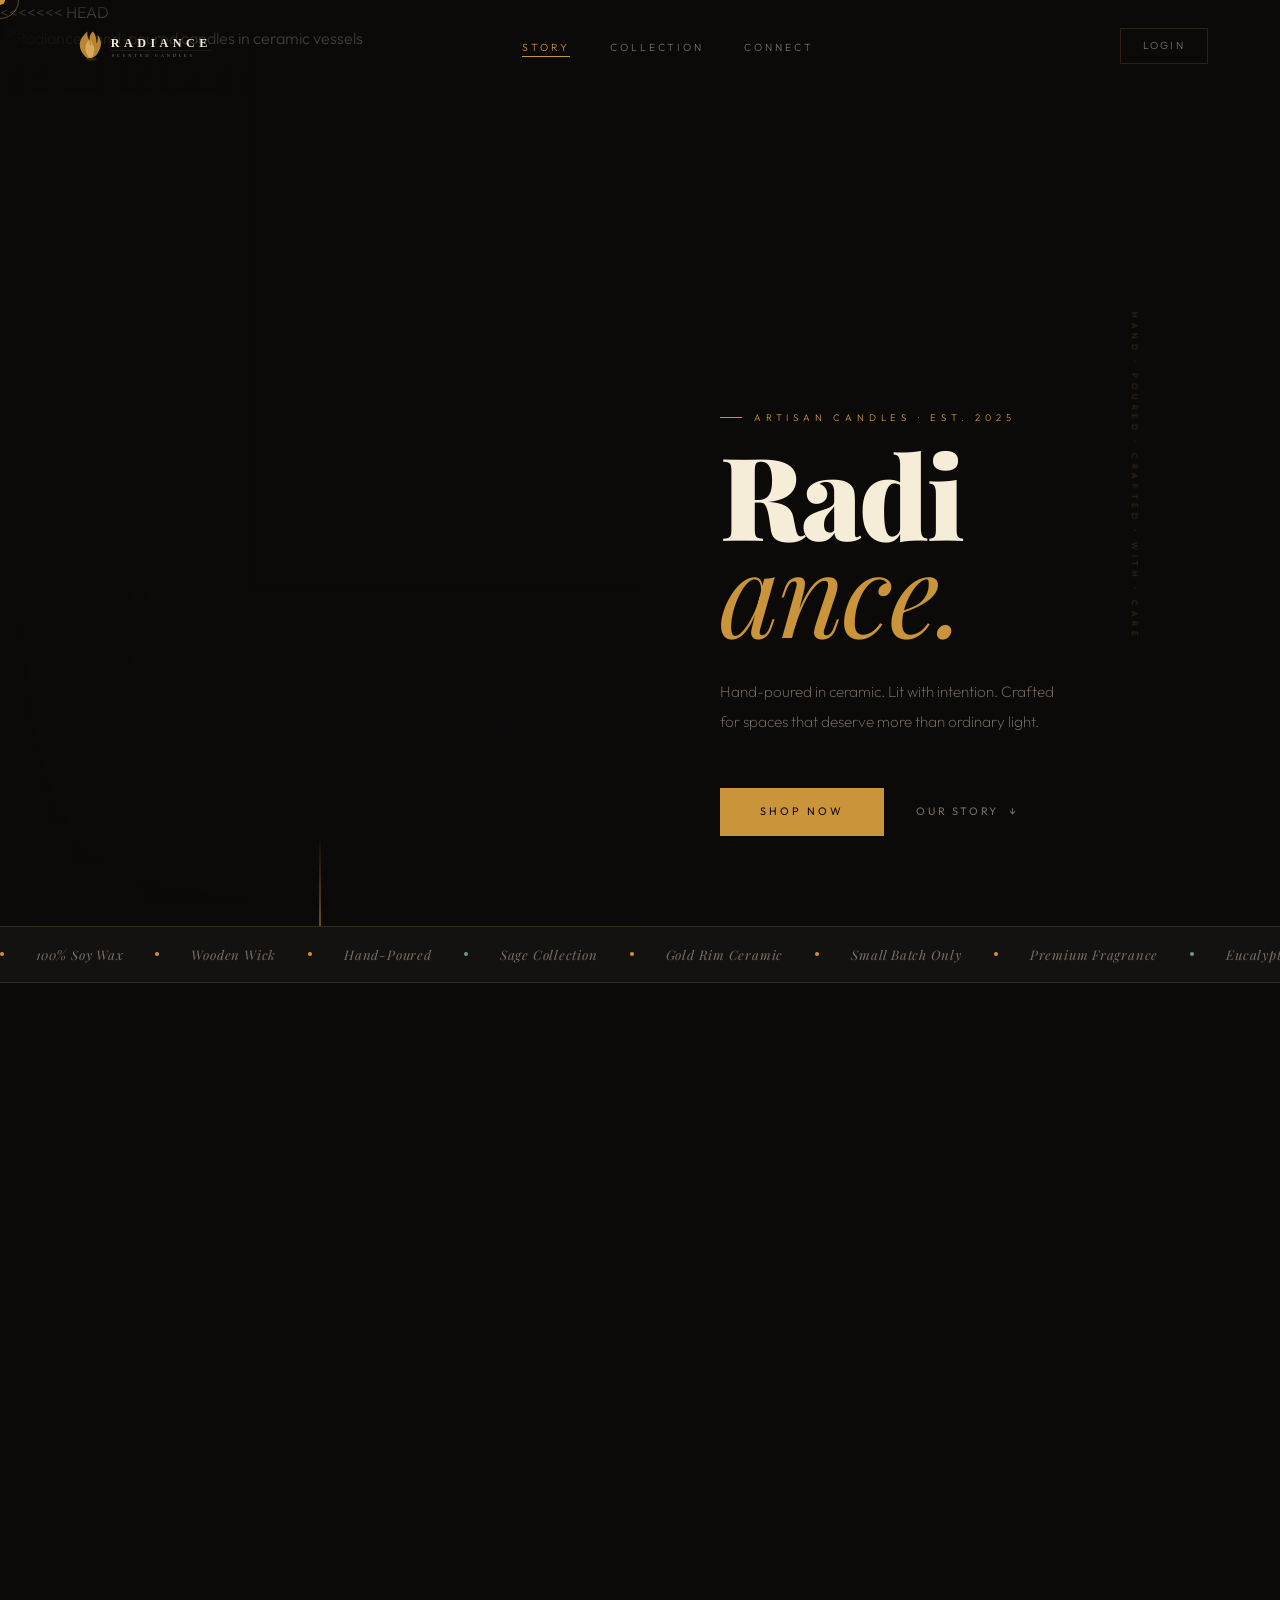
==== index.html @ f8ebad31 "initial commit" ====
<!DOCTYPE html>
<html lang="en">
<head>
  <meta charset="UTF-8">
  <meta name="viewport" content="width=device-width, initial-scale=1.0">
<<<<<<< HEAD
  <title>Radiance — Hand-Poured Scented Candles</title>
  <meta name="description" content="Radiance — Artisan hand-poured scented candles in ceramic vessels. Small batch, big feeling.">
  <link rel="icon" href="assets/logo.svg" type="image/svg+xml">
  <link rel="stylesheet" href="css/base.css">
  <link rel="stylesheet" href="css/home.css">
</head>
<body>

  <!-- Custom cursor -->
  <div id="cursor"></div>
  <div id="cursor-ring"></div>

  <!-- Toast container -->
  <div id="toast-container"></div>

  <!-- ── NAVBAR ─────────────────────────────────────────────── -->
  <nav class="navbar" id="navbar">
    <a href="index.html" class="navbar__logo">
      <img src="assets/logo.svg" alt="Radiance">
    </a>
    <ul class="navbar__links">
      <li><a href="#about" class="active">Story</a></li>
      <li><a href="#collection">Collection</a></li>
      <li><a href="#contact">Connect</a></li>
    </ul>
    <div class="navbar__actions">
      <span id="nav-user-info" style="display:none;font-size:0.7rem;color:var(--muted);letter-spacing:0.1em;"></span>
      <a href="admin.html" class="btn-nav-admin" id="nav-admin-btn" style="display:none;">Admin</a>
      <button class="btn-nav-login" id="nav-login-btn">Login</button>
    </div>
    <button class="navbar__hamburger" aria-label="Menu">
      <span></span><span></span><span></span>
    </button>
  </nav>

  <!-- ── HERO ───────────────────────────────────────────────── -->
  <section class="hero">
    <div class="hero__visual">
      <!-- Replace with your actual candle photo -->
      <img src="assets/candle-hero.jpg" alt="Radiance hand-poured candles in ceramic vessels">
      <div class="hero__scroll-line"></div>
    </div>
    <div class="hero__content">
      <div class="eyebrow hero__eyebrow">Artisan Candles · Est. 2025</div>
      <h1 class="hero__title">
        Radi<br>
        <span class="italic">ance.</span>
      </h1>
      <p class="hero__desc">Hand-poured in ceramic. Lit with intention. Crafted for spaces that deserve more than ordinary light.</p>
      <div class="hero__actions">
        <a href="#collection" class="btn btn--gold">Shop Now</a>
        <a href="#about" class="btn btn--ghost">Our Story</a>
      </div>
      <span class="hero__vert">Hand · Poured · Crafted · With · Care</span>
    </div>
  </section>

  <!-- ── MARQUEE ────────────────────────────────────────────── -->
  <div class="marquee">
    <div class="marquee__track">
      <div class="marquee__item"><span class="marquee__dot"></span>100% Soy Wax</div>
      <div class="marquee__item"><span class="marquee__dot"></span>Wooden Wick</div>
      <div class="marquee__item"><span class="marquee__dot"></span>Hand-Poured</div>
      <div class="marquee__item"><span class="marquee__dot green"></span>Sage Collection</div>
      <div class="marquee__item"><span class="marquee__dot"></span>Gold Rim Ceramic</div>
      <div class="marquee__item"><span class="marquee__dot"></span>Small Batch Only</div>
      <div class="marquee__item"><span class="marquee__dot"></span>Premium Fragrance</div>
      <div class="marquee__item"><span class="marquee__dot green"></span>Eucalyptus · Green Tea · Mint</div>
      <!-- duplicated for seamless loop -->
      <div class="marquee__item"><span class="marquee__dot"></span>100% Soy Wax</div>
      <div class="marquee__item"><span class="marquee__dot"></span>Wooden Wick</div>
      <div class="marquee__item"><span class="marquee__dot"></span>Hand-Poured</div>
      <div class="marquee__item"><span class="marquee__dot green"></span>Sage Collection</div>
      <div class="marquee__item"><span class="marquee__dot"></span>Gold Rim Ceramic</div>
      <div class="marquee__item"><span class="marquee__dot"></span>Small Batch Only</div>
      <div class="marquee__item"><span class="marquee__dot"></span>Premium Fragrance</div>
      <div class="marquee__item"><span class="marquee__dot green"></span>Eucalyptus · Green Tea · Mint</div>
    </div>
  </div>

  <!-- ── ABOUT ──────────────────────────────────────────────── -->
  <section class="about" id="about">
    <div class="about__visual">
      <img src="assets/candle-about.jpg" alt="Radiance candles close up">
      <div class="about__visual-overlay"></div>
      <div class="about__big-num">01</div>
    </div>
    <div class="about__content reveal">
      <div class="eyebrow">Our Story</div>
      <h2 class="about__heading">Born from a belief<br>in <em>slow living.</em></h2>
      <p class="about__text">Radiance was created for those who understand that a candle is never just a candle. It's an atmosphere. A ritual. A quiet act of choosing beauty over ordinary.</p>
      <p class="about__text">Each vessel is hand-thrown ceramic, rimmed in gold, and filled with soy wax poured by hand in small batches — never rushed, always intentional.</p>
      <div class="about__divider"></div>
      <div class="about__pills">
=======
  <title>Radiance — Scented Candles</title>
  <link rel="preconnect" href="https://fonts.googleapis.com">
  <link rel="preconnect" href="https://fonts.gstatic.com" crossorigin>
  <link href="https://fonts.googleapis.com/css2?family=Playfair+Display:ital,wght@0,400;0,700;0,900;1,400;1,700&family=Outfit:wght@200;300;400&display=swap" rel="stylesheet">
  <style>
    :root {
      --black:   #0C0A09;
      --dark:    #141210;
      --card:    #1A1713;
      --gold:    #C9943A;
      --gold2:   #E8B86D;
      --cream:   #F5EDD8;
      --muted:   #7A6E62;
      --border:  rgba(201,148,58,0.18);
    }

    *, *::before, *::after { margin: 0; padding: 0; box-sizing: border-box; }
    html { scroll-behavior: smooth; }

    body {
      background: var(--black);
      color: var(--cream);
      font-family: "Outfit", sans-serif;
      font-weight: 300;
      overflow-x: hidden;
      cursor: none;
    }

    /* CURSOR */
    .cursor {
      width: 10px; height: 10px;
      background: var(--gold);
      border-radius: 50%;
      position: fixed;
      top: 0; left: 0;
      pointer-events: none;
      z-index: 9999;
      transform: translate(-50%, -50%);
      transition: width 0.2s, height 0.2s, background 0.2s;
      mix-blend-mode: normal;
    }
    .cursor-ring {
      width: 38px; height: 38px;
      border: 1px solid rgba(201,148,58,0.5);
      border-radius: 50%;
      position: fixed;
      top: 0; left: 0;
      pointer-events: none;
      z-index: 9998;
      transform: translate(-50%, -50%);
      transition: all 0.12s ease-out;
    }
    body:has(a:hover) .cursor,
    body:has(button:hover) .cursor { width: 18px; height: 18px; background: var(--gold2); }
    body:has(a:hover) .cursor-ring,
    body:has(button:hover) .cursor-ring { width: 60px; height: 60px; border-color: var(--gold); }

    /* NAV */
    nav {
      position: fixed; top: 0; left: 0; right: 0;
      z-index: 800;
      display: flex; justify-content: space-between; align-items: center;
      padding: 30px 60px;
      background: linear-gradient(to bottom, rgba(12,10,9,0.95) 0%, transparent 100%);
    }
    .nav-logo {
      font-family: "Playfair Display", serif;
      font-size: 1.1rem; letter-spacing: 0.5em;
      text-transform: uppercase; color: var(--cream);
      text-decoration: none;
    }
    .nav-links { display: flex; gap: 40px; list-style: none; }
    .nav-links a {
      font-size: 0.65rem; letter-spacing: 0.28em;
      text-transform: uppercase; color: var(--muted);
      text-decoration: none; transition: color 0.3s;
    }
    .nav-links a:hover { color: var(--gold); }

    /* HERO */
    .hero {
      min-height: 100vh;
      display: grid;
      grid-template-columns: 1fr 1fr;
      position: relative;
      overflow: hidden;
    }

    .hero-img-col {
      position: relative;
      overflow: hidden;
    }
    .hero-img-col img {
      width: 100%; height: 100%;
      object-fit: cover;
      object-position: center 60%;
      filter: brightness(0.55) contrast(1.1);
      transform: scale(1.05);
      animation: slowZoom 20s ease-out forwards;
    }
    @keyframes slowZoom { to { transform: scale(1); } }

    .hero-img-col::after {
      content: "";
      position: absolute; inset: 0;
      background: linear-gradient(to right, var(--black) 0%, transparent 40%),
                  linear-gradient(to top, var(--black) 0%, transparent 40%);
    }

    .hero-text-col {
      display: flex; flex-direction: column;
      justify-content: flex-end;
      padding: 80px 60px 80px 72px;
      position: relative;
    }

    .hero-label {
      display: flex; align-items: center; gap: 14px;
      font-size: 0.6rem; letter-spacing: 0.5em;
      text-transform: uppercase; color: var(--gold);
      margin-bottom: 32px;
      animation: fadeUp 1s 0.2s both;
    }
    .hero-label::before {
      content: ""; display: block;
      width: 28px; height: 1px; background: var(--gold);
    }

    .hero-title {
      font-family: "Playfair Display", serif;
      font-size: clamp(5rem, 8.5vw, 10rem);
      font-weight: 900;
      line-height: 0.85;
      letter-spacing: -0.02em;
      margin-bottom: 40px;
      animation: fadeUp 1s 0.35s both;
    }
    .hero-title .italic {
      font-style: italic;
      font-weight: 400;
      color: var(--gold);
      display: block;
    }

    .hero-desc {
      font-weight: 200;
      font-size: 0.95rem;
      line-height: 1.9;
      color: var(--muted);
      max-width: 340px;
      margin-bottom: 56px;
      animation: fadeUp 1s 0.5s both;
    }

    .hero-cta-wrap {
      display: flex; align-items: center; gap: 32px;
      animation: fadeUp 1s 0.65s both;
    }

    .btn-primary {
      display: inline-block;
      background: var(--gold);
      color: var(--black);
      padding: 16px 40px;
      font-family: "Outfit", sans-serif;
      font-size: 0.7rem; font-weight: 400;
      letter-spacing: 0.28em; text-transform: uppercase;
      text-decoration: none;
      transition: background 0.3s, transform 0.2s;
    }
    .btn-primary:hover { background: var(--gold2); transform: translateY(-2px); }

    .btn-ghost {
      font-size: 0.68rem; letter-spacing: 0.24em;
      text-transform: uppercase; color: var(--muted);
      text-decoration: none;
      display: flex; align-items: center; gap: 10px;
      transition: color 0.3s;
    }
    .btn-ghost::after { content: "↓"; font-size: 0.9rem; transition: transform 0.3s; }
    .btn-ghost:hover { color: var(--cream); }
    .btn-ghost:hover::after { transform: translateY(4px); }

    /* vertical text */
    .hero-vert {
      position: absolute; right: -24px; top: 50%;
      transform: translateY(-50%) rotate(90deg);
      font-size: 0.52rem; letter-spacing: 0.55em;
      text-transform: uppercase; color: rgba(201,148,58,0.35);
      white-space: nowrap;
    }

    /* scroll indicator */
    .scroll-line {
      position: absolute; bottom: 0; left: 50%;
      transform: translateX(-50%);
      width: 1px; height: 90px;
      background: linear-gradient(to bottom, transparent, var(--gold));
      animation: pulse 2.5s ease-in-out infinite;
    }
    @keyframes pulse {
      0%, 100% { opacity: 0.3; }
      50% { opacity: 1; }
    }

    @keyframes fadeUp {
      from { opacity: 0; transform: translateY(28px); }
      to   { opacity: 1; transform: translateY(0); }
    }

    /* MARQUEE */
    .marquee-wrap {
      border-top: 1px solid var(--border);
      border-bottom: 1px solid var(--border);
      padding: 18px 0;
      overflow: hidden;
      background: var(--dark);
    }
    .marquee-track {
      display: flex; gap: 0;
      animation: marquee 24s linear infinite;
      white-space: nowrap;
    }
    .marquee-item {
      display: inline-flex; align-items: center; gap: 36px;
      padding-right: 36px;
      font-family: "Playfair Display", serif;
      font-style: italic;
      font-size: 0.85rem;
      color: var(--muted);
      letter-spacing: 0.08em;
    }
    .marquee-dot {
      width: 4px; height: 4px; border-radius: 50%;
      background: var(--gold); flex-shrink: 0;
    }
    @keyframes marquee {
      from { transform: translateX(0); }
      to   { transform: translateX(-50%); }
    }

    /* ABOUT */
    .about {
      display: grid;
      grid-template-columns: 1fr 1fr;
      min-height: 90vh;
    }

    .about-img {
      position: relative;
      overflow: hidden;
    }
    .about-img img {
      width: 100%; height: 100%;
      object-fit: cover;
      object-position: center 30%;
      filter: brightness(0.6) saturate(0.8);
      transition: transform 0.8s ease;
    }
    .about-img:hover img { transform: scale(1.04); }
    .about-img-overlay {
      position: absolute; inset: 0;
      background: linear-gradient(135deg, rgba(201,148,58,0.12) 0%, transparent 60%);
    }
    .about-num {
      position: absolute;
      top: 48px; right: 40px;
      font-family: "Playfair Display", serif;
      font-size: 7rem; font-weight: 900;
      color: rgba(201,148,58,0.08);
      line-height: 1;
      user-select: none;
    }

    .about-content {
      padding: 100px 72px;
      display: flex; flex-direction: column; justify-content: center;
      background: var(--dark);
    }
    .section-tag {
      font-size: 0.58rem; letter-spacing: 0.5em;
      text-transform: uppercase; color: var(--gold);
      margin-bottom: 28px;
      display: flex; align-items: center; gap: 12px;
    }
    .section-tag::before {
      content: ""; width: 20px; height: 1px; background: var(--gold);
    }

    .about-heading {
      font-family: "Playfair Display", serif;
      font-size: clamp(2.6rem, 4vw, 4rem);
      font-weight: 700; line-height: 1.1;
      margin-bottom: 32px;
    }
    .about-heading em {
      font-style: italic; font-weight: 400; color: var(--gold);
    }

    .about-text {
      font-size: 0.9rem; font-weight: 200;
      line-height: 2; color: var(--muted);
      margin-bottom: 20px;
    }

    .about-divider {
      width: 48px; height: 1px; background: var(--border);
      margin: 36px 0;
    }

    .about-pills {
      display: flex; flex-wrap: wrap; gap: 10px;
    }
    .pill {
      padding: 8px 20px;
      border: 1px solid var(--border);
      font-size: 0.65rem; letter-spacing: 0.2em;
      text-transform: uppercase; color: var(--gold);
      transition: background 0.3s, color 0.3s;
    }
    .pill:hover { background: var(--gold); color: var(--black); }

    /* PRODUCTS */
    .products { padding: 120px 0; background: var(--black); }

    .products-header {
      display: flex; justify-content: space-between; align-items: flex-end;
      padding: 0 72px 72px;
    }
    .products-title {
      font-family: "Playfair Display", serif;
      font-size: clamp(3rem, 5vw, 5.5rem);
      font-weight: 900; line-height: 0.9;
    }
    .products-title em {
      font-style: italic; font-weight: 400;
      color: var(--gold); display: block;
    }
    .products-meta {
      text-align: right; font-size: 0.75rem;
      font-weight: 200; color: var(--muted);
      line-height: 1.8; max-width: 200px;
    }

    .products-scroll {
      display: flex; gap: 2px;
      overflow-x: auto;
      padding: 0 72px 40px;
      scrollbar-width: none;
    }
    .products-scroll::-webkit-scrollbar { display: none; }

    .prod-card {
      flex: 0 0 360px;
      position: relative; overflow: hidden;
      cursor: none;
      group: true;
    }

    .prod-img {
      aspect-ratio: 3/4;
      overflow: hidden;
      position: relative;
    }
    .prod-img img {
      width: 100%; height: 100%;
      object-fit: cover;
      object-position: center 60%;
      filter: brightness(0.65) saturate(0.75);
      transition: transform 0.7s cubic-bezier(0.25, 0.46, 0.45, 0.94),
                  filter 0.7s;
    }
    .prod-card:hover .prod-img img {
      transform: scale(1.07);
      filter: brightness(0.5) saturate(0.7);
    }

    .prod-overlay {
      position: absolute; inset: 0;
      background: linear-gradient(to top, rgba(12,10,9,0.9) 0%, transparent 55%);
    }
    .prod-badge {
      position: absolute; top: 24px; left: 24px;
      padding: 6px 14px;
      background: var(--gold);
      color: var(--black);
      font-size: 0.55rem; letter-spacing: 0.25em;
      text-transform: uppercase; font-weight: 400;
    }

    .prod-info {
      position: absolute; bottom: 0; left: 0; right: 0;
      padding: 28px;
    }
    .prod-num {
      font-family: "Playfair Display", serif;
      font-style: italic; font-size: 0.75rem;
      color: var(--gold); margin-bottom: 6px;
    }
    .prod-name {
      font-family: "Playfair Display", serif;
      font-size: 2rem; font-weight: 700; line-height: 1;
      margin-bottom: 8px;
    }
    .prod-scent {
      font-size: 0.7rem; font-weight: 200;
      letter-spacing: 0.12em; color: rgba(245,237,216,0.55);
      margin-bottom: 20px;
    }
    .prod-action {
      display: flex; align-items: center; gap: 12px;
      font-size: 0.62rem; letter-spacing: 0.28em;
      text-transform: uppercase; color: var(--gold);
      text-decoration: none;
      opacity: 0; transform: translateY(8px);
      transition: opacity 0.35s, transform 0.35s;
    }
    .prod-action::after { content: "→"; }
    .prod-card:hover .prod-action { opacity: 1; transform: translateY(0); }

    /* STATEMENT */
    .statement {
      padding: 160px 72px;
      display: grid;
      grid-template-columns: 1fr 1fr;
      gap: 80px;
      align-items: center;
      border-top: 1px solid var(--border);
      background: var(--dark);
    }

    .statement-quote {
      font-family: "Playfair Display", serif;
      font-size: clamp(2rem, 3.5vw, 3.5rem);
      font-style: italic; font-weight: 400;
      line-height: 1.35; color: var(--cream);
    }
    .statement-quote span { color: var(--gold); }

    .statement-right { padding-left: 40px; }
    .statement-text {
      font-size: 0.88rem; font-weight: 200;
      line-height: 2.1; color: var(--muted);
      margin-bottom: 48px;
    }
    .statement-num {
      display: flex; gap: 56px;
    }
    .s-num-val {
      font-family: "Playfair Display", serif;
      font-size: 2.8rem; font-weight: 900; color: var(--cream);
      line-height: 1;
    }
    .s-num-val span { font-size: 1.2rem; color: var(--gold); }
    .s-num-label {
      font-size: 0.6rem; letter-spacing: 0.22em;
      text-transform: uppercase; color: var(--muted); margin-top: 6px;
    }

    /* INSTAGRAM / CONTACT */
    .contact {
      min-height: 70vh;
      position: relative;
      display: flex; align-items: center; justify-content: center;
      overflow: hidden;
    }
    .contact-bg {
      position: absolute; inset: 0;
    }
    .contact-bg img {
      width: 100%; height: 100%;
      object-fit: cover;
      object-position: center 40%;
      filter: brightness(0.22) saturate(0.5);
    }
    .contact-bg::after {
      content: "";
      position: absolute; inset: 0;
      background: radial-gradient(ellipse at center,
        rgba(201,148,58,0.08) 0%, rgba(12,10,9,0.6) 70%);
    }

    .contact-inner {
      position: relative; z-index: 1;
      text-align: center; padding: 0 40px;
    }
    .contact-eyebrow {
      font-size: 0.6rem; letter-spacing: 0.55em;
      text-transform: uppercase; color: var(--gold);
      margin-bottom: 28px;
    }
    .contact-title {
      font-family: "Playfair Display", serif;
      font-size: clamp(3.5rem, 7vw, 8rem);
      font-weight: 900; line-height: 0.88;
      margin-bottom: 32px;
    }
    .contact-title em {
      font-style: italic; font-weight: 400;
      color: var(--gold); display: block;
    }
    .contact-sub {
      font-size: 0.88rem; font-weight: 200;
      color: var(--muted); margin-bottom: 56px;
      letter-spacing: 0.06em;
    }
    .ig-link {
      display: inline-flex; align-items: center; gap: 14px;
      padding: 18px 52px;
      border: 1px solid var(--gold);
      color: var(--cream);
      font-size: 0.68rem; letter-spacing: 0.3em;
      text-transform: uppercase; text-decoration: none;
      position: relative; overflow: hidden;
      transition: color 0.4s;
    }
    .ig-link::before {
      content: "";
      position: absolute; inset: 0;
      background: var(--gold);
      transform: scaleX(0); transform-origin: left;
      transition: transform 0.4s cubic-bezier(0.25, 0.46, 0.45, 0.94);
      z-index: 0;
    }
    .ig-link:hover { color: var(--black); }
    .ig-link:hover::before { transform: scaleX(1); }
    .ig-link span, .ig-link svg { position: relative; z-index: 1; }

    /* FOOTER */
    footer {
      padding: 28px 72px;
      display: flex; justify-content: space-between; align-items: center;
      border-top: 1px solid var(--border);
      background: var(--black);
    }
    .footer-logo {
      font-family: "Playfair Display", serif;
      font-size: 0.85rem; letter-spacing: 0.4em;
      text-transform: uppercase; color: var(--muted);
    }
    .footer-copy { font-size: 0.65rem; color: rgba(122,110,98,0.5); letter-spacing: 0.1em; }

    /* REVEAL */
    .reveal {
      opacity: 0; transform: translateY(36px);
      transition: opacity 0.9s ease, transform 0.9s ease;
    }
    .reveal.visible { opacity: 1; transform: translateY(0); }
    .reveal.delay-1 { transition-delay: 0.1s; }
    .reveal.delay-2 { transition-delay: 0.22s; }
    .reveal.delay-3 { transition-delay: 0.34s; }

    /* MOBILE */
    @media (max-width: 820px) {
      nav { padding: 22px 28px; }
      .nav-links { display: none; }
      .hero { grid-template-columns: 1fr; }
      .hero-img-col { height: 50vw; order: -1; }
      .hero-text-col { padding: 48px 28px 72px; }
      .about, .statement { grid-template-columns: 1fr; }
      .about-img { height: 60vw; }
      .about-content { padding: 60px 28px; }
      .products-header { flex-direction: column; align-items: flex-start; gap: 20px; padding: 0 28px 48px; }
      .products-scroll { padding: 0 28px 32px; }
      .prod-card { flex: 0 0 80vw; }
      .statement { padding: 80px 28px; }
      .statement-right { padding-left: 0; }
      .contact-title { font-size: clamp(2.5rem, 12vw, 5rem); }
      footer { padding: 24px 28px; flex-direction: column; gap: 10px; text-align: center; }
    }
  </style>
</head>
<body>

  <div class="cursor" id="cursor"></div>
  <div class="cursor-ring" id="cursorRing"></div>

  <!-- NAV -->
  <nav>
    <a href="#" class="nav-logo">Radiance</a>
    <ul class="nav-links">
      <li><a href="#about">Story</a></li>
      <li><a href="#collection">Collection</a></li>
      <li><a href="#contact">Connect</a></li>
    </ul>
  </nav>

  <!-- HERO -->
  <section class="hero">
    <div class="hero-img-col">
      <img src="[data-uri]" alt="Radiance candles">
      <div class="scroll-line"></div>
    </div>
    <div class="hero-text-col">
      <p class="hero-label">Artisan Candles · Est. 2025</p>
      <h1 class="hero-title">
        Radi<br>
        <span class="italic">ance.</span>
      </h1>
      <p class="hero-desc">Hand-poured in ceramic. Lit with intention. Crafted for spaces that deserve more than ordinary light.</p>
      <div class="hero-cta-wrap">
        <a href="#collection" class="btn-primary">Shop Now</a>
        <a href="#about" class="btn-ghost">Our Story</a>
      </div>
      <span class="hero-vert">Hand · Poured · Crafted · With · Care</span>
    </div>
  </section>

  <!-- MARQUEE -->
  <div class="marquee-wrap">
    <div class="marquee-track">
      <div class="marquee-item"><span class="marquee-dot"></span>100% Soy Wax</div>
      <div class="marquee-item"><span class="marquee-dot"></span>Wooden Wick</div>
      <div class="marquee-item"><span class="marquee-dot"></span>Hand-Poured</div>
      <div class="marquee-item"><span class="marquee-dot"></span>Artisan Ceramic</div>
      <div class="marquee-item"><span class="marquee-dot"></span>Gold Rim</div>
      <div class="marquee-item"><span class="marquee-dot"></span>Small Batch</div>
      <div class="marquee-item"><span class="marquee-dot"></span>Premium Fragrance</div>
      <div class="marquee-item"><span class="marquee-dot"></span>Slow Living</div>
      <div class="marquee-item"><span class="marquee-dot"></span>100% Soy Wax</div>
      <div class="marquee-item"><span class="marquee-dot"></span>Wooden Wick</div>
      <div class="marquee-item"><span class="marquee-dot"></span>Hand-Poured</div>
      <div class="marquee-item"><span class="marquee-dot"></span>Artisan Ceramic</div>
      <div class="marquee-item"><span class="marquee-dot"></span>Gold Rim</div>
      <div class="marquee-item"><span class="marquee-dot"></span>Small Batch</div>
      <div class="marquee-item"><span class="marquee-dot"></span>Premium Fragrance</div>
      <div class="marquee-item"><span class="marquee-dot"></span>Slow Living</div>
    </div>
  </div>

  <!-- ABOUT -->
  <section class="about" id="about">
    <div class="about-img">
      <img src="[data-uri]" alt="Radiance candles close up">
      <div class="about-img-overlay"></div>
      <div class="about-num">01</div>
    </div>
    <div class="about-content reveal">
      <div class="section-tag">Our Story</div>
      <h2 class="about-heading">Born from a<br>belief in <em>slow</em><br>living.</h2>
      <p class="about-text">Radiance was created for those who understand that a candle is never just a candle. It's an atmosphere. A ritual. A quiet act of choosing beauty.</p>
      <p class="about-text">Each vessel is hand-thrown ceramic, rimmed in gold, and filled with soy wax poured by hand in small batches.</p>
      <div class="about-divider"></div>
      <div class="about-pills">
>>>>>>> eb9ee897b6599254ed5d4cd0d312fac2d2b3ace9
        <span class="pill">Soy Wax 464</span>
        <span class="pill">Wooden Wick</span>
        <span class="pill">Gold Rim</span>
        <span class="pill">Small Batch</span>
<<<<<<< HEAD
        <span class="pill green">Sage · Eco-Friendly</span>
=======
>>>>>>> eb9ee897b6599254ed5d4cd0d312fac2d2b3ace9
        <span class="pill">No Parabens</span>
      </div>
    </div>
  </section>

<<<<<<< HEAD
  <!-- ── PRODUCTS ───────────────────────────────────────────── -->
  <section class="products" id="collection">
    <div class="products__header reveal">
      <div class="products__title">
        The<br>
        <em>Collection.</em>
      </div>
      <div class="products__meta">
        Scroll to explore<br>each signature scent →
      </div>
    </div>
    <div class="products__scroll" id="products-scroll">
      <!-- Populated by home.js -->
      <div style="padding:80px;color:var(--muted);font-size:0.85rem;">Loading collection…</div>
    </div>
  </section>

  <!-- ── STATEMENT ──────────────────────────────────────────── -->
  <section class="statement">
    <div class="statement__quote reveal">
      "Light something<br>
      <span>beautiful</span>.<br>
      Feel something <span class="green">real.</span>"
    </div>
    <div class="reveal d1">
      <p class="statement__body">Every candle takes time — to pour, to cure, to perfect. We don't rush it. Because the things that make a room feel like a home shouldn't be rushed.</p>
      <div class="statement__nums">
        <div>
          <div class="s-num__val">48<sup>hr</sup></div>
          <div class="s-num__label">Cure Time</div>
        </div>
        <div>
          <div class="s-num__val">100<sup>%</sup></div>
          <div class="s-num__label">Soy Wax</div>
        </div>
        <div>
          <div class="s-num__val">5</div>
          <div class="s-num__label">Signatures</div>
=======
  <!-- PRODUCTS -->
  <section class="products" id="collection">
    <div class="products-header reveal">
      <div class="products-title">
        The<br>
        <em>Collection.</em>
      </div>
      <div class="products-meta">
        Scroll to explore<br>each signature scent →
      </div>
    </div>
    <div class="products-scroll">
      <div class="prod-card">
        <div class="prod-img">
          <img src="[data-uri]" alt="Bloom">
          <div class="prod-overlay"></div>
          <span class="prod-badge">New Arrival</span>
        </div>
        <div class="prod-info">
          <div class="prod-num">No. 01</div>
          <div class="prod-name">Bloom</div>
          <div class="prod-scent">Rose · Jasmine · Soft Musk</div>
          <a href="#contact" class="prod-action">Enquire</a>
        </div>
      </div>
      <div class="prod-card">
        <div class="prod-img">
          <img src="[data-uri]" alt="Dusk">
          <div class="prod-overlay"></div>
        </div>
        <div class="prod-info">
          <div class="prod-num">No. 02</div>
          <div class="prod-name">Dusk</div>
          <div class="prod-scent">Oud · Sandalwood · Vanilla</div>
          <a href="#contact" class="prod-action">Enquire</a>
        </div>
      </div>
      <div class="prod-card">
        <div class="prod-img">
          <img src="[data-uri]" alt="Soleil">
          <div class="prod-overlay"></div>
        </div>
        <div class="prod-info">
          <div class="prod-num">No. 03</div>
          <div class="prod-name">Soleil</div>
          <div class="prod-scent">Citrus · White Tea · Cedar</div>
          <a href="#contact" class="prod-action">Enquire</a>
        </div>
      </div>
      <div class="prod-card">
        <div class="prod-img">
          <img src="[data-uri]" alt="Noir">
          <div class="prod-overlay"></div>
          <span class="prod-badge">Coming Soon</span>
        </div>
        <div class="prod-info">
          <div class="prod-num">No. 04</div>
          <div class="prod-name">Noir</div>
          <div class="prod-scent">Black Rose · Amber · Vetiver</div>
          <a href="#contact" class="prod-action">Enquire</a>
>>>>>>> eb9ee897b6599254ed5d4cd0d312fac2d2b3ace9
        </div>
      </div>
    </div>
  </section>

<<<<<<< HEAD
  <!-- ── CONTACT ────────────────────────────────────────────── -->
  <section class="contact" id="contact">
    <div class="contact__bg">
      <img src="assets/candle-contact.jpg" alt="">
    </div>
    <div class="contact__inner reveal">
      <div class="eyebrow" style="justify-content:center;">Find Us</div>
      <h2 class="contact__title">
        Follow<br>
        <em>the glow.</em>
      </h2>
      <p class="contact__sub">New drops, behind-the-scenes and the scents that started it all.</p>

      <div class="contact__cards">
        <!-- Replace YOUR_HANDLE with your Instagram handle -->
        <a href="https://instagram.com/YOUR_HANDLE" target="_blank" rel="noopener" class="contact-card">
          <svg width="22" height="22" viewBox="0 0 24 24" fill="none" stroke="currentColor" stroke-width="1.5" stroke-linecap="round" stroke-linejoin="round">
            <rect x="2" y="2" width="20" height="20" rx="5"/>
            <path d="M16 11.37A4 4 0 1 1 12.63 8 4 4 0 0 1 16 11.37z"/>
            <line x1="17.5" y1="6.5" x2="17.51" y2="6.5"/>
          </svg>
          <span>@radiancecandles</span>
          Instagram
        </a>

        <!-- Replace with your WhatsApp / contact number -->
        <a href="mailto:hello@radiancecandles.com" class="contact-card">
          <svg width="22" height="22" viewBox="0 0 24 24" fill="none" stroke="currentColor" stroke-width="1.5" stroke-linecap="round" stroke-linejoin="round">
            <path d="M4 4h16c1.1 0 2 .9 2 2v12c0 1.1-.9 2-2 2H4c-1.1 0-2-.9-2-2V6c0-1.1.9-2 2-2z"/>
            <polyline points="22,6 12,13 2,6"/>
          </svg>
          <span>hello@radiancecandles.com</span>
          Email Us
        </a>

        <a href="https://wa.me/92XXXXXXXXXX" target="_blank" rel="noopener" class="contact-card">
          <svg width="22" height="22" viewBox="0 0 24 24" fill="none" stroke="currentColor" stroke-width="1.5" stroke-linecap="round" stroke-linejoin="round">
            <path d="M21 15a2 2 0 0 1-2 2H7l-4 4V5a2 2 0 0 1 2-2h14a2 2 0 0 1 2 2z"/>
          </svg>
          <span>+92 XXX XXX XXXX</span>
          WhatsApp
        </a>
      </div>
    </div>
  </section>

  <!-- ── FOOTER ─────────────────────────────────────────────── -->
  <footer class="footer">
    <div class="footer__logo">Radiance</div>
    <div class="footer__copy">© 2025 Radiance. All rights reserved.</div>
  </footer>

  <script type="module" src="js/home.js"></script>
=======
  <!-- STATEMENT -->
  <section class="statement reveal">
    <div class="statement-quote">
      "Light something<br><span>beautiful</span>.<br>Feel something real."
    </div>
    <div class="statement-right">
      <p class="statement-text">Every candle takes time — to pour, to cure, to perfect. We don't rush it. Because the things that make a room feel like a home shouldn't be rushed.</p>
      <div class="statement-num">
        <div>
          <div class="s-num-val">48<span>hr</span></div>
          <div class="s-num-label">Cure Time</div>
        </div>
        <div>
          <div class="s-num-val">100<span>%</span></div>
          <div class="s-num-label">Soy Wax</div>
        </div>
        <div>
          <div class="s-num-val">∞</div>
          <div class="s-num-label">Mood</div>
        </div>
      </div>
    </div>
  </section>

  <!-- CONTACT -->
  <section class="contact" id="contact">
    <div class="contact-bg">
      <img src="[data-uri]" alt="">
    </div>
    <div class="contact-inner reveal">
      <p class="contact-eyebrow">Find Us Everywhere</p>
      <h2 class="contact-title">
        Follow<br>
        <em>the glow.</em>
      </h2>
      <p class="contact-sub">New drops, behind-the-scenes and the scents that started it all.</p>
      <a href="https://instagram.com/YOUR_INSTAGRAM_HANDLE" target="_blank" rel="noopener" class="ig-link">
        <svg width="16" height="16" viewBox="0 0 24 24" fill="none" stroke="currentColor" stroke-width="1.5" stroke-linecap="round" stroke-linejoin="round" aria-hidden="true">
          <rect x="2" y="2" width="20" height="20" rx="5"/>
          <path d="M16 11.37A4 4 0 1 1 12.63 8 4 4 0 0 1 16 11.37z"/>
          <line x1="17.5" y1="6.5" x2="17.51" y2="6.5"/>
        </svg>
        <span>@radiancecandles</span>
      </a>
    </div>
  </section>

  <!-- FOOTER -->
  <footer>
    <div class="footer-logo">Radiance</div>
    <div class="footer-copy">© 2025 Radiance. All rights reserved.</div>
  </footer>

  <script>
    // Custom cursor
    const cursor = document.getElementById("cursor");
    const ring = document.getElementById("cursorRing");
    let mx = 0, my = 0, rx = 0, ry = 0;
    document.addEventListener("mousemove", e => { mx = e.clientX; my = e.clientY; });
    function animateCursor() {
      cursor.style.left = mx + "px"; cursor.style.top = my + "px";
      rx += (mx - rx) * 0.14; ry += (my - ry) * 0.14;
      ring.style.left = rx + "px"; ring.style.top = ry + "px";
      requestAnimationFrame(animateCursor);
    }
    animateCursor();

    // Scroll reveal
    const obs = new IntersectionObserver((entries) => {
      entries.forEach(e => { if (e.isIntersecting) { e.target.classList.add("visible"); obs.unobserve(e.target); } });
    }, { threshold: 0.1 });
    document.querySelectorAll(".reveal").forEach(el => obs.observe(el));
  </script>
>>>>>>> eb9ee897b6599254ed5d4cd0d312fac2d2b3ace9
</body>
</html>
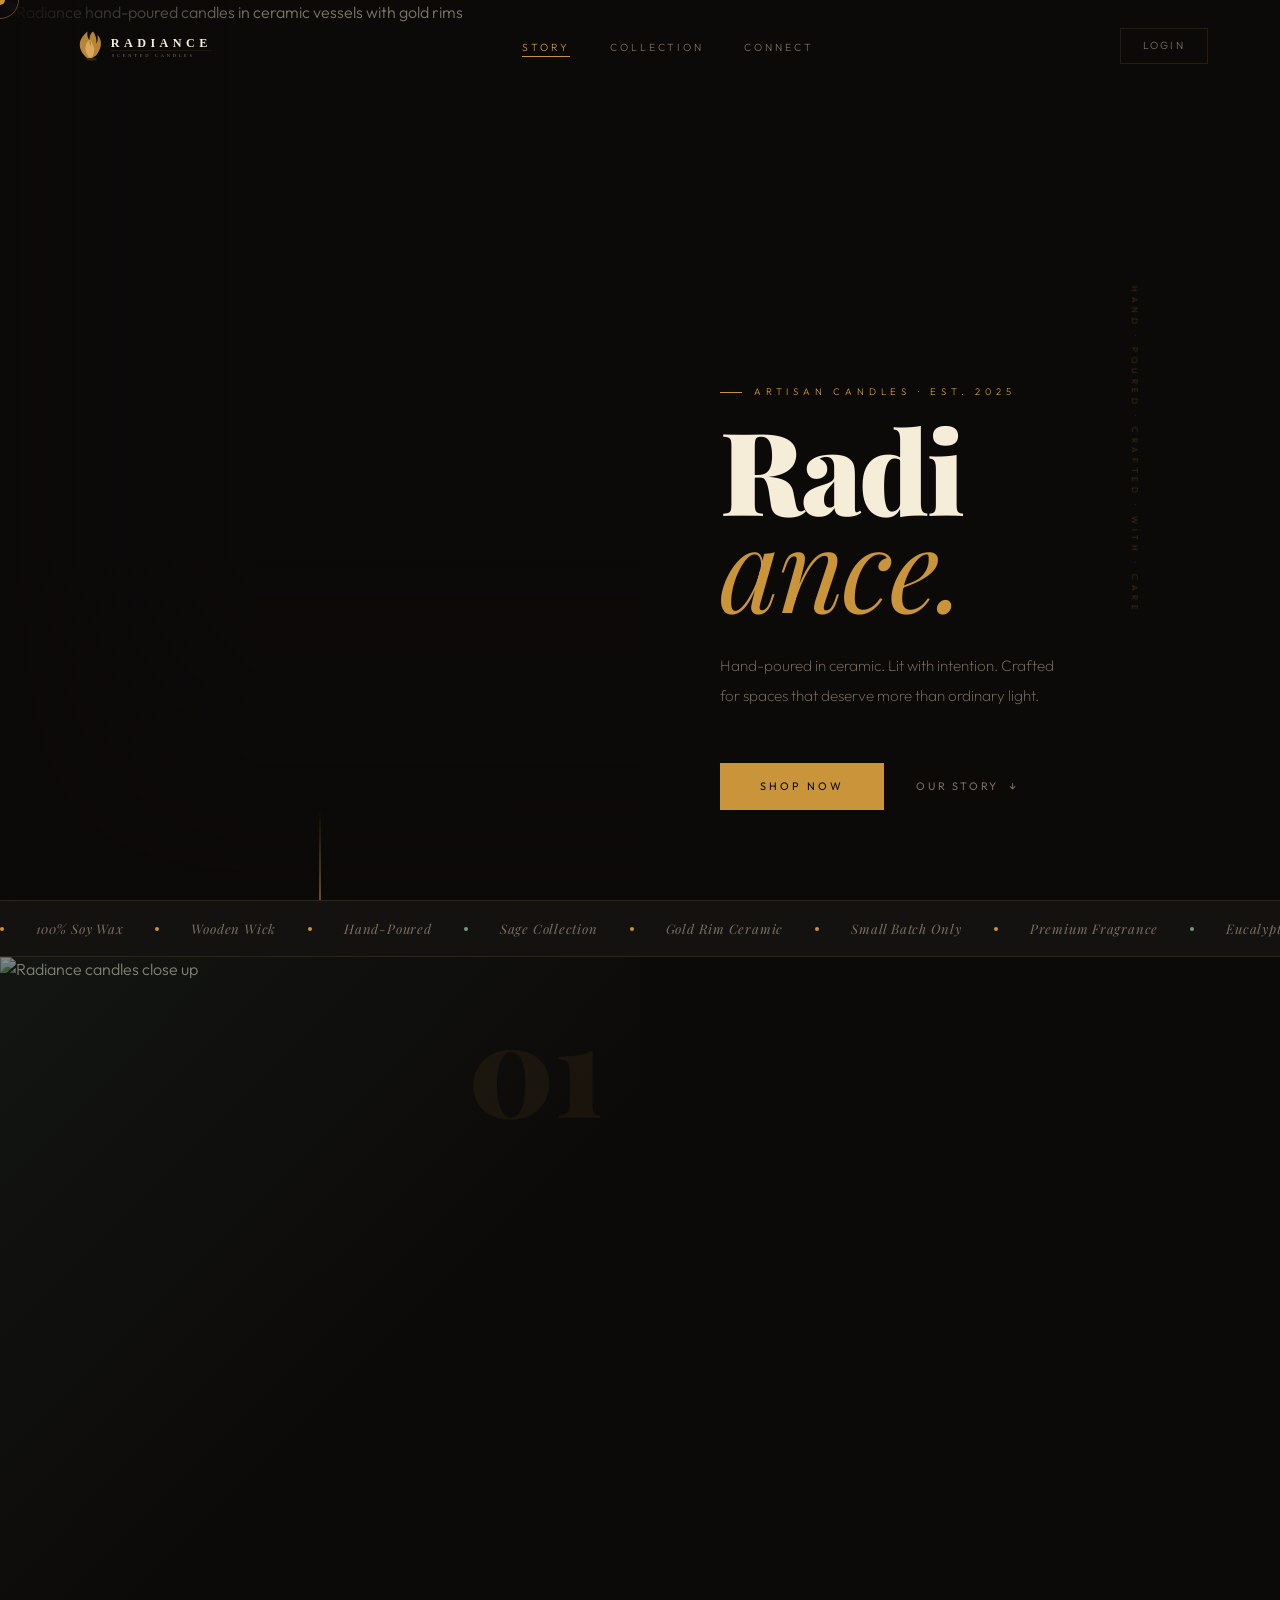
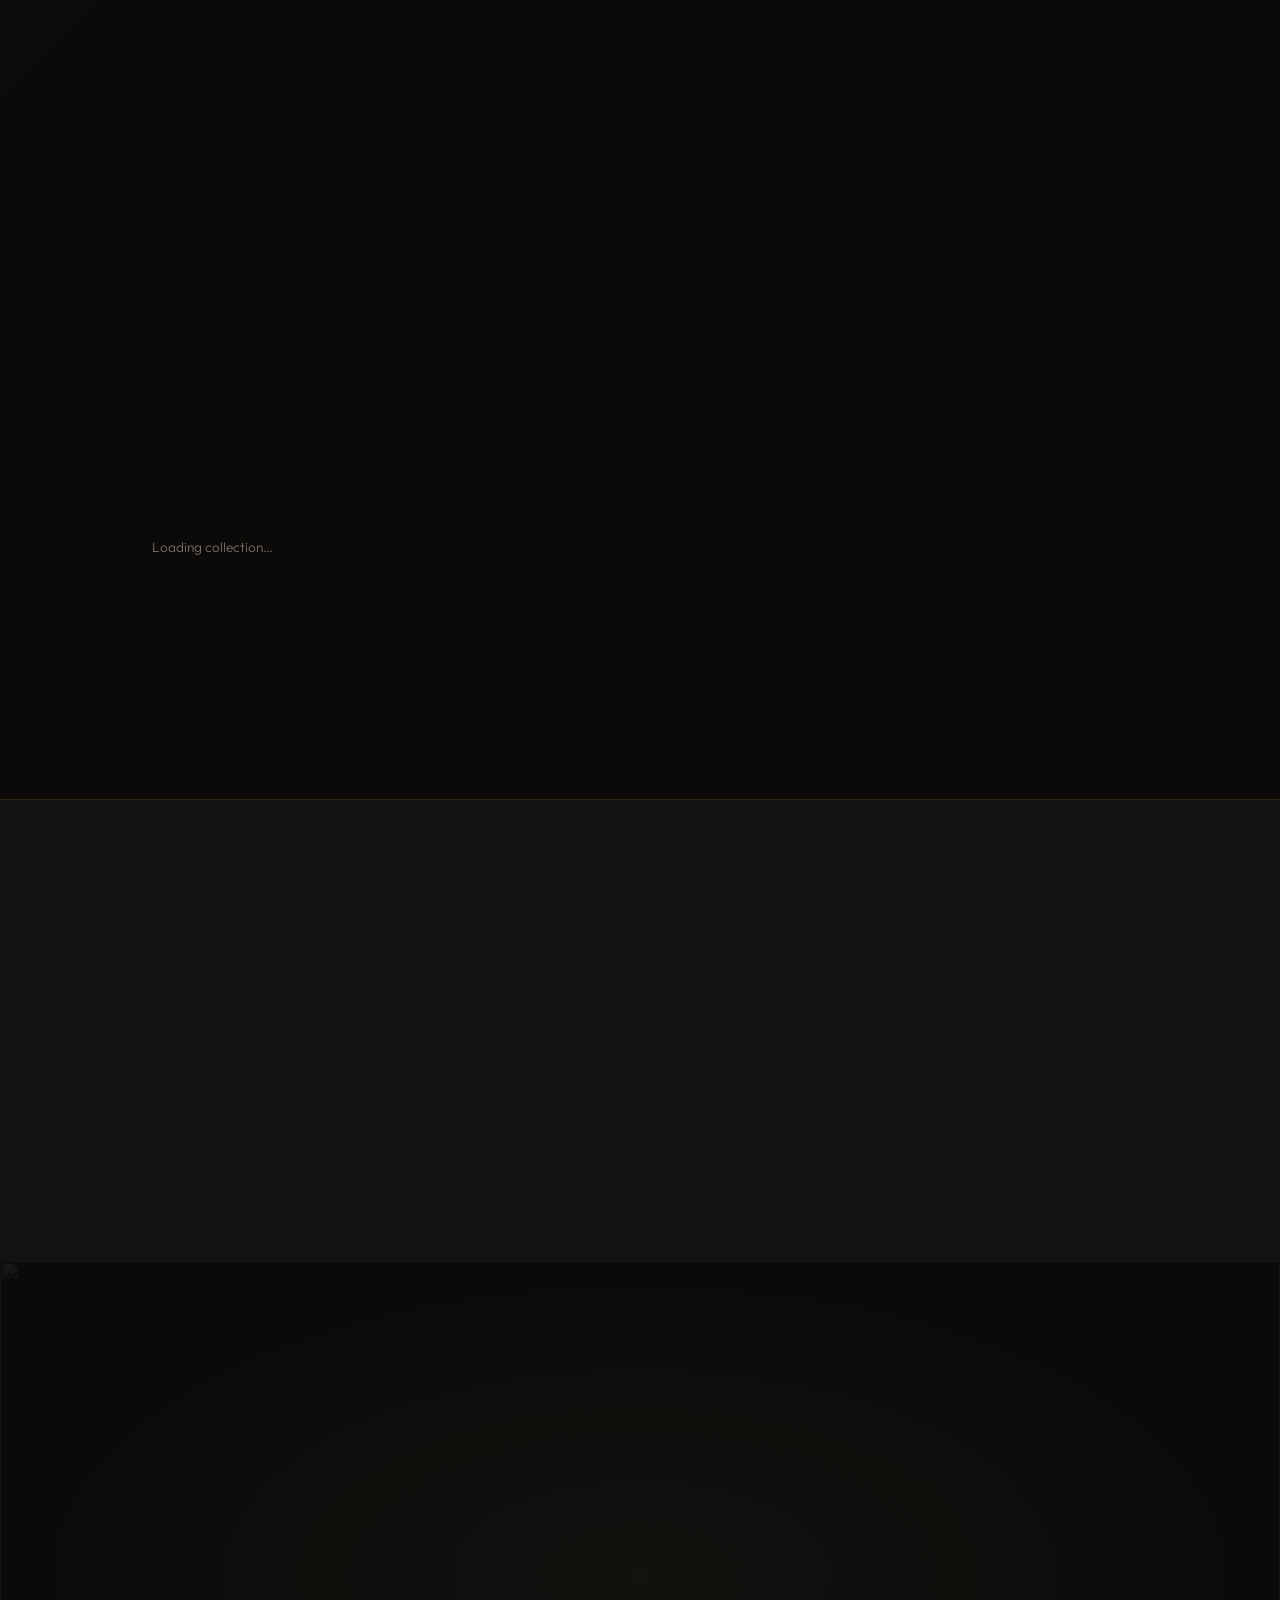
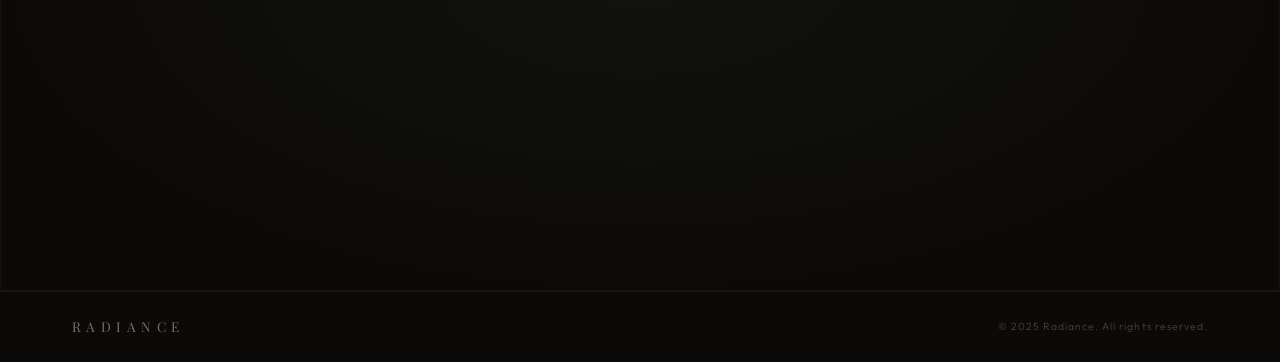
==== commit 1f6cd70a: "Bug fixes and improvements" ====
--- a/index.html
+++ b/index.html
@@ -3,7 +3,6 @@
 <head>
   <meta charset="UTF-8">
   <meta name="viewport" content="width=device-width, initial-scale=1.0">
-<<<<<<< HEAD
   <title>Radiance — Hand-Poured Scented Candles</title>
   <meta name="description" content="Radiance — Artisan hand-poured scented candles in ceramic vessels. Small batch, big feeling.">
   <link rel="icon" href="assets/logo.svg" type="image/svg+xml">
@@ -12,14 +11,11 @@
 </head>
 <body>
 
-  <!-- Custom cursor -->
   <div id="cursor"></div>
   <div id="cursor-ring"></div>
-
-  <!-- Toast container -->
   <div id="toast-container"></div>
 
-  <!-- ── NAVBAR ─────────────────────────────────────────────── -->
+  <!-- NAVBAR -->
   <nav class="navbar" id="navbar">
     <a href="index.html" class="navbar__logo">
       <img src="assets/logo.svg" alt="Radiance">
@@ -39,11 +35,10 @@
     </button>
   </nav>
 
-  <!-- ── HERO ───────────────────────────────────────────────── -->
+  <!-- HERO -->
   <section class="hero">
     <div class="hero__visual">
-      <!-- Replace with your actual candle photo -->
-      <img src="assets/candle-hero.jpg" alt="Radiance hand-poured candles in ceramic vessels">
+      <img src="assets/candle-hero.jpg" alt="Radiance hand-poured candles in ceramic vessels with gold rims">
       <div class="hero__scroll-line"></div>
     </div>
     <div class="hero__content">
@@ -61,7 +56,7 @@
     </div>
   </section>
 
-  <!-- ── MARQUEE ────────────────────────────────────────────── -->
+  <!-- MARQUEE -->
   <div class="marquee">
     <div class="marquee__track">
       <div class="marquee__item"><span class="marquee__dot"></span>100% Soy Wax</div>
@@ -72,7 +67,6 @@
       <div class="marquee__item"><span class="marquee__dot"></span>Small Batch Only</div>
       <div class="marquee__item"><span class="marquee__dot"></span>Premium Fragrance</div>
       <div class="marquee__item"><span class="marquee__dot green"></span>Eucalyptus · Green Tea · Mint</div>
-      <!-- duplicated for seamless loop -->
       <div class="marquee__item"><span class="marquee__dot"></span>100% Soy Wax</div>
       <div class="marquee__item"><span class="marquee__dot"></span>Wooden Wick</div>
       <div class="marquee__item"><span class="marquee__dot"></span>Hand-Poured</div>
@@ -84,7 +78,7 @@
     </div>
   </div>
 
-  <!-- ── ABOUT ──────────────────────────────────────────────── -->
+  <!-- ABOUT -->
   <section class="about" id="about">
     <div class="about__visual">
       <img src="assets/candle-about.jpg" alt="Radiance candles close up">
@@ -98,667 +92,17 @@
       <p class="about__text">Each vessel is hand-thrown ceramic, rimmed in gold, and filled with soy wax poured by hand in small batches — never rushed, always intentional.</p>
       <div class="about__divider"></div>
       <div class="about__pills">
-=======
-  <title>Radiance — Scented Candles</title>
-  <link rel="preconnect" href="https://fonts.googleapis.com">
-  <link rel="preconnect" href="https://fonts.gstatic.com" crossorigin>
-  <link href="https://fonts.googleapis.com/css2?family=Playfair+Display:ital,wght@0,400;0,700;0,900;1,400;1,700&family=Outfit:wght@200;300;400&display=swap" rel="stylesheet">
-  <style>
-    :root {
-      --black:   #0C0A09;
-      --dark:    #141210;
-      --card:    #1A1713;
-      --gold:    #C9943A;
-      --gold2:   #E8B86D;
-      --cream:   #F5EDD8;
-      --muted:   #7A6E62;
-      --border:  rgba(201,148,58,0.18);
-    }
-
-    *, *::before, *::after { margin: 0; padding: 0; box-sizing: border-box; }
-    html { scroll-behavior: smooth; }
-
-    body {
-      background: var(--black);
-      color: var(--cream);
-      font-family: "Outfit", sans-serif;
-      font-weight: 300;
-      overflow-x: hidden;
-      cursor: none;
-    }
-
-    /* CURSOR */
-    .cursor {
-      width: 10px; height: 10px;
-      background: var(--gold);
-      border-radius: 50%;
-      position: fixed;
-      top: 0; left: 0;
-      pointer-events: none;
-      z-index: 9999;
-      transform: translate(-50%, -50%);
-      transition: width 0.2s, height 0.2s, background 0.2s;
-      mix-blend-mode: normal;
-    }
-    .cursor-ring {
-      width: 38px; height: 38px;
-      border: 1px solid rgba(201,148,58,0.5);
-      border-radius: 50%;
-      position: fixed;
-      top: 0; left: 0;
-      pointer-events: none;
-      z-index: 9998;
-      transform: translate(-50%, -50%);
-      transition: all 0.12s ease-out;
-    }
-    body:has(a:hover) .cursor,
-    body:has(button:hover) .cursor { width: 18px; height: 18px; background: var(--gold2); }
-    body:has(a:hover) .cursor-ring,
-    body:has(button:hover) .cursor-ring { width: 60px; height: 60px; border-color: var(--gold); }
-
-    /* NAV */
-    nav {
-      position: fixed; top: 0; left: 0; right: 0;
-      z-index: 800;
-      display: flex; justify-content: space-between; align-items: center;
-      padding: 30px 60px;
-      background: linear-gradient(to bottom, rgba(12,10,9,0.95) 0%, transparent 100%);
-    }
-    .nav-logo {
-      font-family: "Playfair Display", serif;
-      font-size: 1.1rem; letter-spacing: 0.5em;
-      text-transform: uppercase; color: var(--cream);
-      text-decoration: none;
-    }
-    .nav-links { display: flex; gap: 40px; list-style: none; }
-    .nav-links a {
-      font-size: 0.65rem; letter-spacing: 0.28em;
-      text-transform: uppercase; color: var(--muted);
-      text-decoration: none; transition: color 0.3s;
-    }
-    .nav-links a:hover { color: var(--gold); }
-
-    /* HERO */
-    .hero {
-      min-height: 100vh;
-      display: grid;
-      grid-template-columns: 1fr 1fr;
-      position: relative;
-      overflow: hidden;
-    }
-
-    .hero-img-col {
-      position: relative;
-      overflow: hidden;
-    }
-    .hero-img-col img {
-      width: 100%; height: 100%;
-      object-fit: cover;
-      object-position: center 60%;
-      filter: brightness(0.55) contrast(1.1);
-      transform: scale(1.05);
-      animation: slowZoom 20s ease-out forwards;
-    }
-    @keyframes slowZoom { to { transform: scale(1); } }
-
-    .hero-img-col::after {
-      content: "";
-      position: absolute; inset: 0;
-      background: linear-gradient(to right, var(--black) 0%, transparent 40%),
-                  linear-gradient(to top, var(--black) 0%, transparent 40%);
-    }
-
-    .hero-text-col {
-      display: flex; flex-direction: column;
-      justify-content: flex-end;
-      padding: 80px 60px 80px 72px;
-      position: relative;
-    }
-
-    .hero-label {
-      display: flex; align-items: center; gap: 14px;
-      font-size: 0.6rem; letter-spacing: 0.5em;
-      text-transform: uppercase; color: var(--gold);
-      margin-bottom: 32px;
-      animation: fadeUp 1s 0.2s both;
-    }
-    .hero-label::before {
-      content: ""; display: block;
-      width: 28px; height: 1px; background: var(--gold);
-    }
-
-    .hero-title {
-      font-family: "Playfair Display", serif;
-      font-size: clamp(5rem, 8.5vw, 10rem);
-      font-weight: 900;
-      line-height: 0.85;
-      letter-spacing: -0.02em;
-      margin-bottom: 40px;
-      animation: fadeUp 1s 0.35s both;
-    }
-    .hero-title .italic {
-      font-style: italic;
-      font-weight: 400;
-      color: var(--gold);
-      display: block;
-    }
-
-    .hero-desc {
-      font-weight: 200;
-      font-size: 0.95rem;
-      line-height: 1.9;
-      color: var(--muted);
-      max-width: 340px;
-      margin-bottom: 56px;
-      animation: fadeUp 1s 0.5s both;
-    }
-
-    .hero-cta-wrap {
-      display: flex; align-items: center; gap: 32px;
-      animation: fadeUp 1s 0.65s both;
-    }
-
-    .btn-primary {
-      display: inline-block;
-      background: var(--gold);
-      color: var(--black);
-      padding: 16px 40px;
-      font-family: "Outfit", sans-serif;
-      font-size: 0.7rem; font-weight: 400;
-      letter-spacing: 0.28em; text-transform: uppercase;
-      text-decoration: none;
-      transition: background 0.3s, transform 0.2s;
-    }
-    .btn-primary:hover { background: var(--gold2); transform: translateY(-2px); }
-
-    .btn-ghost {
-      font-size: 0.68rem; letter-spacing: 0.24em;
-      text-transform: uppercase; color: var(--muted);
-      text-decoration: none;
-      display: flex; align-items: center; gap: 10px;
-      transition: color 0.3s;
-    }
-    .btn-ghost::after { content: "↓"; font-size: 0.9rem; transition: transform 0.3s; }
-    .btn-ghost:hover { color: var(--cream); }
-    .btn-ghost:hover::after { transform: translateY(4px); }
-
-    /* vertical text */
-    .hero-vert {
-      position: absolute; right: -24px; top: 50%;
-      transform: translateY(-50%) rotate(90deg);
-      font-size: 0.52rem; letter-spacing: 0.55em;
-      text-transform: uppercase; color: rgba(201,148,58,0.35);
-      white-space: nowrap;
-    }
-
-    /* scroll indicator */
-    .scroll-line {
-      position: absolute; bottom: 0; left: 50%;
-      transform: translateX(-50%);
-      width: 1px; height: 90px;
-      background: linear-gradient(to bottom, transparent, var(--gold));
-      animation: pulse 2.5s ease-in-out infinite;
-    }
-    @keyframes pulse {
-      0%, 100% { opacity: 0.3; }
-      50% { opacity: 1; }
-    }
-
-    @keyframes fadeUp {
-      from { opacity: 0; transform: translateY(28px); }
-      to   { opacity: 1; transform: translateY(0); }
-    }
-
-    /* MARQUEE */
-    .marquee-wrap {
-      border-top: 1px solid var(--border);
-      border-bottom: 1px solid var(--border);
-      padding: 18px 0;
-      overflow: hidden;
-      background: var(--dark);
-    }
-    .marquee-track {
-      display: flex; gap: 0;
-      animation: marquee 24s linear infinite;
-      white-space: nowrap;
-    }
-    .marquee-item {
-      display: inline-flex; align-items: center; gap: 36px;
-      padding-right: 36px;
-      font-family: "Playfair Display", serif;
-      font-style: italic;
-      font-size: 0.85rem;
-      color: var(--muted);
-      letter-spacing: 0.08em;
-    }
-    .marquee-dot {
-      width: 4px; height: 4px; border-radius: 50%;
-      background: var(--gold); flex-shrink: 0;
-    }
-    @keyframes marquee {
-      from { transform: translateX(0); }
-      to   { transform: translateX(-50%); }
-    }
-
-    /* ABOUT */
-    .about {
-      display: grid;
-      grid-template-columns: 1fr 1fr;
-      min-height: 90vh;
-    }
-
-    .about-img {
-      position: relative;
-      overflow: hidden;
-    }
-    .about-img img {
-      width: 100%; height: 100%;
-      object-fit: cover;
-      object-position: center 30%;
-      filter: brightness(0.6) saturate(0.8);
-      transition: transform 0.8s ease;
-    }
-    .about-img:hover img { transform: scale(1.04); }
-    .about-img-overlay {
-      position: absolute; inset: 0;
-      background: linear-gradient(135deg, rgba(201,148,58,0.12) 0%, transparent 60%);
-    }
-    .about-num {
-      position: absolute;
-      top: 48px; right: 40px;
-      font-family: "Playfair Display", serif;
-      font-size: 7rem; font-weight: 900;
-      color: rgba(201,148,58,0.08);
-      line-height: 1;
-      user-select: none;
-    }
-
-    .about-content {
-      padding: 100px 72px;
-      display: flex; flex-direction: column; justify-content: center;
-      background: var(--dark);
-    }
-    .section-tag {
-      font-size: 0.58rem; letter-spacing: 0.5em;
-      text-transform: uppercase; color: var(--gold);
-      margin-bottom: 28px;
-      display: flex; align-items: center; gap: 12px;
-    }
-    .section-tag::before {
-      content: ""; width: 20px; height: 1px; background: var(--gold);
-    }
-
-    .about-heading {
-      font-family: "Playfair Display", serif;
-      font-size: clamp(2.6rem, 4vw, 4rem);
-      font-weight: 700; line-height: 1.1;
-      margin-bottom: 32px;
-    }
-    .about-heading em {
-      font-style: italic; font-weight: 400; color: var(--gold);
-    }
-
-    .about-text {
-      font-size: 0.9rem; font-weight: 200;
-      line-height: 2; color: var(--muted);
-      margin-bottom: 20px;
-    }
-
-    .about-divider {
-      width: 48px; height: 1px; background: var(--border);
-      margin: 36px 0;
-    }
-
-    .about-pills {
-      display: flex; flex-wrap: wrap; gap: 10px;
-    }
-    .pill {
-      padding: 8px 20px;
-      border: 1px solid var(--border);
-      font-size: 0.65rem; letter-spacing: 0.2em;
-      text-transform: uppercase; color: var(--gold);
-      transition: background 0.3s, color 0.3s;
-    }
-    .pill:hover { background: var(--gold); color: var(--black); }
-
-    /* PRODUCTS */
-    .products { padding: 120px 0; background: var(--black); }
-
-    .products-header {
-      display: flex; justify-content: space-between; align-items: flex-end;
-      padding: 0 72px 72px;
-    }
-    .products-title {
-      font-family: "Playfair Display", serif;
-      font-size: clamp(3rem, 5vw, 5.5rem);
-      font-weight: 900; line-height: 0.9;
-    }
-    .products-title em {
-      font-style: italic; font-weight: 400;
-      color: var(--gold); display: block;
-    }
-    .products-meta {
-      text-align: right; font-size: 0.75rem;
-      font-weight: 200; color: var(--muted);
-      line-height: 1.8; max-width: 200px;
-    }
-
-    .products-scroll {
-      display: flex; gap: 2px;
-      overflow-x: auto;
-      padding: 0 72px 40px;
-      scrollbar-width: none;
-    }
-    .products-scroll::-webkit-scrollbar { display: none; }
-
-    .prod-card {
-      flex: 0 0 360px;
-      position: relative; overflow: hidden;
-      cursor: none;
-      group: true;
-    }
-
-    .prod-img {
-      aspect-ratio: 3/4;
-      overflow: hidden;
-      position: relative;
-    }
-    .prod-img img {
-      width: 100%; height: 100%;
-      object-fit: cover;
-      object-position: center 60%;
-      filter: brightness(0.65) saturate(0.75);
-      transition: transform 0.7s cubic-bezier(0.25, 0.46, 0.45, 0.94),
-                  filter 0.7s;
-    }
-    .prod-card:hover .prod-img img {
-      transform: scale(1.07);
-      filter: brightness(0.5) saturate(0.7);
-    }
-
-    .prod-overlay {
-      position: absolute; inset: 0;
-      background: linear-gradient(to top, rgba(12,10,9,0.9) 0%, transparent 55%);
-    }
-    .prod-badge {
-      position: absolute; top: 24px; left: 24px;
-      padding: 6px 14px;
-      background: var(--gold);
-      color: var(--black);
-      font-size: 0.55rem; letter-spacing: 0.25em;
-      text-transform: uppercase; font-weight: 400;
-    }
-
-    .prod-info {
-      position: absolute; bottom: 0; left: 0; right: 0;
-      padding: 28px;
-    }
-    .prod-num {
-      font-family: "Playfair Display", serif;
-      font-style: italic; font-size: 0.75rem;
-      color: var(--gold); margin-bottom: 6px;
-    }
-    .prod-name {
-      font-family: "Playfair Display", serif;
-      font-size: 2rem; font-weight: 700; line-height: 1;
-      margin-bottom: 8px;
-    }
-    .prod-scent {
-      font-size: 0.7rem; font-weight: 200;
-      letter-spacing: 0.12em; color: rgba(245,237,216,0.55);
-      margin-bottom: 20px;
-    }
-    .prod-action {
-      display: flex; align-items: center; gap: 12px;
-      font-size: 0.62rem; letter-spacing: 0.28em;
-      text-transform: uppercase; color: var(--gold);
-      text-decoration: none;
-      opacity: 0; transform: translateY(8px);
-      transition: opacity 0.35s, transform 0.35s;
-    }
-    .prod-action::after { content: "→"; }
-    .prod-card:hover .prod-action { opacity: 1; transform: translateY(0); }
-
-    /* STATEMENT */
-    .statement {
-      padding: 160px 72px;
-      display: grid;
-      grid-template-columns: 1fr 1fr;
-      gap: 80px;
-      align-items: center;
-      border-top: 1px solid var(--border);
-      background: var(--dark);
-    }
-
-    .statement-quote {
-      font-family: "Playfair Display", serif;
-      font-size: clamp(2rem, 3.5vw, 3.5rem);
-      font-style: italic; font-weight: 400;
-      line-height: 1.35; color: var(--cream);
-    }
-    .statement-quote span { color: var(--gold); }
-
-    .statement-right { padding-left: 40px; }
-    .statement-text {
-      font-size: 0.88rem; font-weight: 200;
-      line-height: 2.1; color: var(--muted);
-      margin-bottom: 48px;
-    }
-    .statement-num {
-      display: flex; gap: 56px;
-    }
-    .s-num-val {
-      font-family: "Playfair Display", serif;
-      font-size: 2.8rem; font-weight: 900; color: var(--cream);
-      line-height: 1;
-    }
-    .s-num-val span { font-size: 1.2rem; color: var(--gold); }
-    .s-num-label {
-      font-size: 0.6rem; letter-spacing: 0.22em;
-      text-transform: uppercase; color: var(--muted); margin-top: 6px;
-    }
-
-    /* INSTAGRAM / CONTACT */
-    .contact {
-      min-height: 70vh;
-      position: relative;
-      display: flex; align-items: center; justify-content: center;
-      overflow: hidden;
-    }
-    .contact-bg {
-      position: absolute; inset: 0;
-    }
-    .contact-bg img {
-      width: 100%; height: 100%;
-      object-fit: cover;
-      object-position: center 40%;
-      filter: brightness(0.22) saturate(0.5);
-    }
-    .contact-bg::after {
-      content: "";
-      position: absolute; inset: 0;
-      background: radial-gradient(ellipse at center,
-        rgba(201,148,58,0.08) 0%, rgba(12,10,9,0.6) 70%);
-    }
-
-    .contact-inner {
-      position: relative; z-index: 1;
-      text-align: center; padding: 0 40px;
-    }
-    .contact-eyebrow {
-      font-size: 0.6rem; letter-spacing: 0.55em;
-      text-transform: uppercase; color: var(--gold);
-      margin-bottom: 28px;
-    }
-    .contact-title {
-      font-family: "Playfair Display", serif;
-      font-size: clamp(3.5rem, 7vw, 8rem);
-      font-weight: 900; line-height: 0.88;
-      margin-bottom: 32px;
-    }
-    .contact-title em {
-      font-style: italic; font-weight: 400;
-      color: var(--gold); display: block;
-    }
-    .contact-sub {
-      font-size: 0.88rem; font-weight: 200;
-      color: var(--muted); margin-bottom: 56px;
-      letter-spacing: 0.06em;
-    }
-    .ig-link {
-      display: inline-flex; align-items: center; gap: 14px;
-      padding: 18px 52px;
-      border: 1px solid var(--gold);
-      color: var(--cream);
-      font-size: 0.68rem; letter-spacing: 0.3em;
-      text-transform: uppercase; text-decoration: none;
-      position: relative; overflow: hidden;
-      transition: color 0.4s;
-    }
-    .ig-link::before {
-      content: "";
-      position: absolute; inset: 0;
-      background: var(--gold);
-      transform: scaleX(0); transform-origin: left;
-      transition: transform 0.4s cubic-bezier(0.25, 0.46, 0.45, 0.94);
-      z-index: 0;
-    }
-    .ig-link:hover { color: var(--black); }
-    .ig-link:hover::before { transform: scaleX(1); }
-    .ig-link span, .ig-link svg { position: relative; z-index: 1; }
-
-    /* FOOTER */
-    footer {
-      padding: 28px 72px;
-      display: flex; justify-content: space-between; align-items: center;
-      border-top: 1px solid var(--border);
-      background: var(--black);
-    }
-    .footer-logo {
-      font-family: "Playfair Display", serif;
-      font-size: 0.85rem; letter-spacing: 0.4em;
-      text-transform: uppercase; color: var(--muted);
-    }
-    .footer-copy { font-size: 0.65rem; color: rgba(122,110,98,0.5); letter-spacing: 0.1em; }
-
-    /* REVEAL */
-    .reveal {
-      opacity: 0; transform: translateY(36px);
-      transition: opacity 0.9s ease, transform 0.9s ease;
-    }
-    .reveal.visible { opacity: 1; transform: translateY(0); }
-    .reveal.delay-1 { transition-delay: 0.1s; }
-    .reveal.delay-2 { transition-delay: 0.22s; }
-    .reveal.delay-3 { transition-delay: 0.34s; }
-
-    /* MOBILE */
-    @media (max-width: 820px) {
-      nav { padding: 22px 28px; }
-      .nav-links { display: none; }
-      .hero { grid-template-columns: 1fr; }
-      .hero-img-col { height: 50vw; order: -1; }
-      .hero-text-col { padding: 48px 28px 72px; }
-      .about, .statement { grid-template-columns: 1fr; }
-      .about-img { height: 60vw; }
-      .about-content { padding: 60px 28px; }
-      .products-header { flex-direction: column; align-items: flex-start; gap: 20px; padding: 0 28px 48px; }
-      .products-scroll { padding: 0 28px 32px; }
-      .prod-card { flex: 0 0 80vw; }
-      .statement { padding: 80px 28px; }
-      .statement-right { padding-left: 0; }
-      .contact-title { font-size: clamp(2.5rem, 12vw, 5rem); }
-      footer { padding: 24px 28px; flex-direction: column; gap: 10px; text-align: center; }
-    }
-  </style>
-</head>
-<body>
-
-  <div class="cursor" id="cursor"></div>
-  <div class="cursor-ring" id="cursorRing"></div>
-
-  <!-- NAV -->
-  <nav>
-    <a href="#" class="nav-logo">Radiance</a>
-    <ul class="nav-links">
-      <li><a href="#about">Story</a></li>
-      <li><a href="#collection">Collection</a></li>
-      <li><a href="#contact">Connect</a></li>
-    </ul>
-  </nav>
-
-  <!-- HERO -->
-  <section class="hero">
-    <div class="hero-img-col">
-      <img src="[data-uri]" alt="Radiance candles">
-      <div class="scroll-line"></div>
-    </div>
-    <div class="hero-text-col">
-      <p class="hero-label">Artisan Candles · Est. 2025</p>
-      <h1 class="hero-title">
-        Radi<br>
-        <span class="italic">ance.</span>
-      </h1>
-      <p class="hero-desc">Hand-poured in ceramic. Lit with intention. Crafted for spaces that deserve more than ordinary light.</p>
-      <div class="hero-cta-wrap">
-        <a href="#collection" class="btn-primary">Shop Now</a>
-        <a href="#about" class="btn-ghost">Our Story</a>
-      </div>
-      <span class="hero-vert">Hand · Poured · Crafted · With · Care</span>
-    </div>
-  </section>
-
-  <!-- MARQUEE -->
-  <div class="marquee-wrap">
-    <div class="marquee-track">
-      <div class="marquee-item"><span class="marquee-dot"></span>100% Soy Wax</div>
-      <div class="marquee-item"><span class="marquee-dot"></span>Wooden Wick</div>
-      <div class="marquee-item"><span class="marquee-dot"></span>Hand-Poured</div>
-      <div class="marquee-item"><span class="marquee-dot"></span>Artisan Ceramic</div>
-      <div class="marquee-item"><span class="marquee-dot"></span>Gold Rim</div>
-      <div class="marquee-item"><span class="marquee-dot"></span>Small Batch</div>
-      <div class="marquee-item"><span class="marquee-dot"></span>Premium Fragrance</div>
-      <div class="marquee-item"><span class="marquee-dot"></span>Slow Living</div>
-      <div class="marquee-item"><span class="marquee-dot"></span>100% Soy Wax</div>
-      <div class="marquee-item"><span class="marquee-dot"></span>Wooden Wick</div>
-      <div class="marquee-item"><span class="marquee-dot"></span>Hand-Poured</div>
-      <div class="marquee-item"><span class="marquee-dot"></span>Artisan Ceramic</div>
-      <div class="marquee-item"><span class="marquee-dot"></span>Gold Rim</div>
-      <div class="marquee-item"><span class="marquee-dot"></span>Small Batch</div>
-      <div class="marquee-item"><span class="marquee-dot"></span>Premium Fragrance</div>
-      <div class="marquee-item"><span class="marquee-dot"></span>Slow Living</div>
-    </div>
-  </div>
-
-  <!-- ABOUT -->
-  <section class="about" id="about">
-    <div class="about-img">
-      <img src="[data-uri]" alt="Radiance candles close up">
-      <div class="about-img-overlay"></div>
-      <div class="about-num">01</div>
-    </div>
-    <div class="about-content reveal">
-      <div class="section-tag">Our Story</div>
-      <h2 class="about-heading">Born from a<br>belief in <em>slow</em><br>living.</h2>
-      <p class="about-text">Radiance was created for those who understand that a candle is never just a candle. It's an atmosphere. A ritual. A quiet act of choosing beauty.</p>
-      <p class="about-text">Each vessel is hand-thrown ceramic, rimmed in gold, and filled with soy wax poured by hand in small batches.</p>
-      <div class="about-divider"></div>
-      <div class="about-pills">
->>>>>>> eb9ee897b6599254ed5d4cd0d312fac2d2b3ace9
         <span class="pill">Soy Wax 464</span>
         <span class="pill">Wooden Wick</span>
         <span class="pill">Gold Rim</span>
         <span class="pill">Small Batch</span>
-<<<<<<< HEAD
         <span class="pill green">Sage · Eco-Friendly</span>
-=======
->>>>>>> eb9ee897b6599254ed5d4cd0d312fac2d2b3ace9
         <span class="pill">No Parabens</span>
       </div>
     </div>
   </section>
 
-<<<<<<< HEAD
-  <!-- ── PRODUCTS ───────────────────────────────────────────── -->
+  <!-- PRODUCTS -->
   <section class="products" id="collection">
     <div class="products__header reveal">
       <div class="products__title">
@@ -770,12 +114,11 @@
       </div>
     </div>
     <div class="products__scroll" id="products-scroll">
-      <!-- Populated by home.js -->
       <div style="padding:80px;color:var(--muted);font-size:0.85rem;">Loading collection…</div>
     </div>
   </section>
 
-  <!-- ── STATEMENT ──────────────────────────────────────────── -->
+  <!-- STATEMENT -->
   <section class="statement">
     <div class="statement__quote reveal">
       "Light something<br>
@@ -796,75 +139,12 @@
         <div>
           <div class="s-num__val">5</div>
           <div class="s-num__label">Signatures</div>
-=======
-  <!-- PRODUCTS -->
-  <section class="products" id="collection">
-    <div class="products-header reveal">
-      <div class="products-title">
-        The<br>
-        <em>Collection.</em>
-      </div>
-      <div class="products-meta">
-        Scroll to explore<br>each signature scent →
-      </div>
-    </div>
-    <div class="products-scroll">
-      <div class="prod-card">
-        <div class="prod-img">
-          <img src="[data-uri]